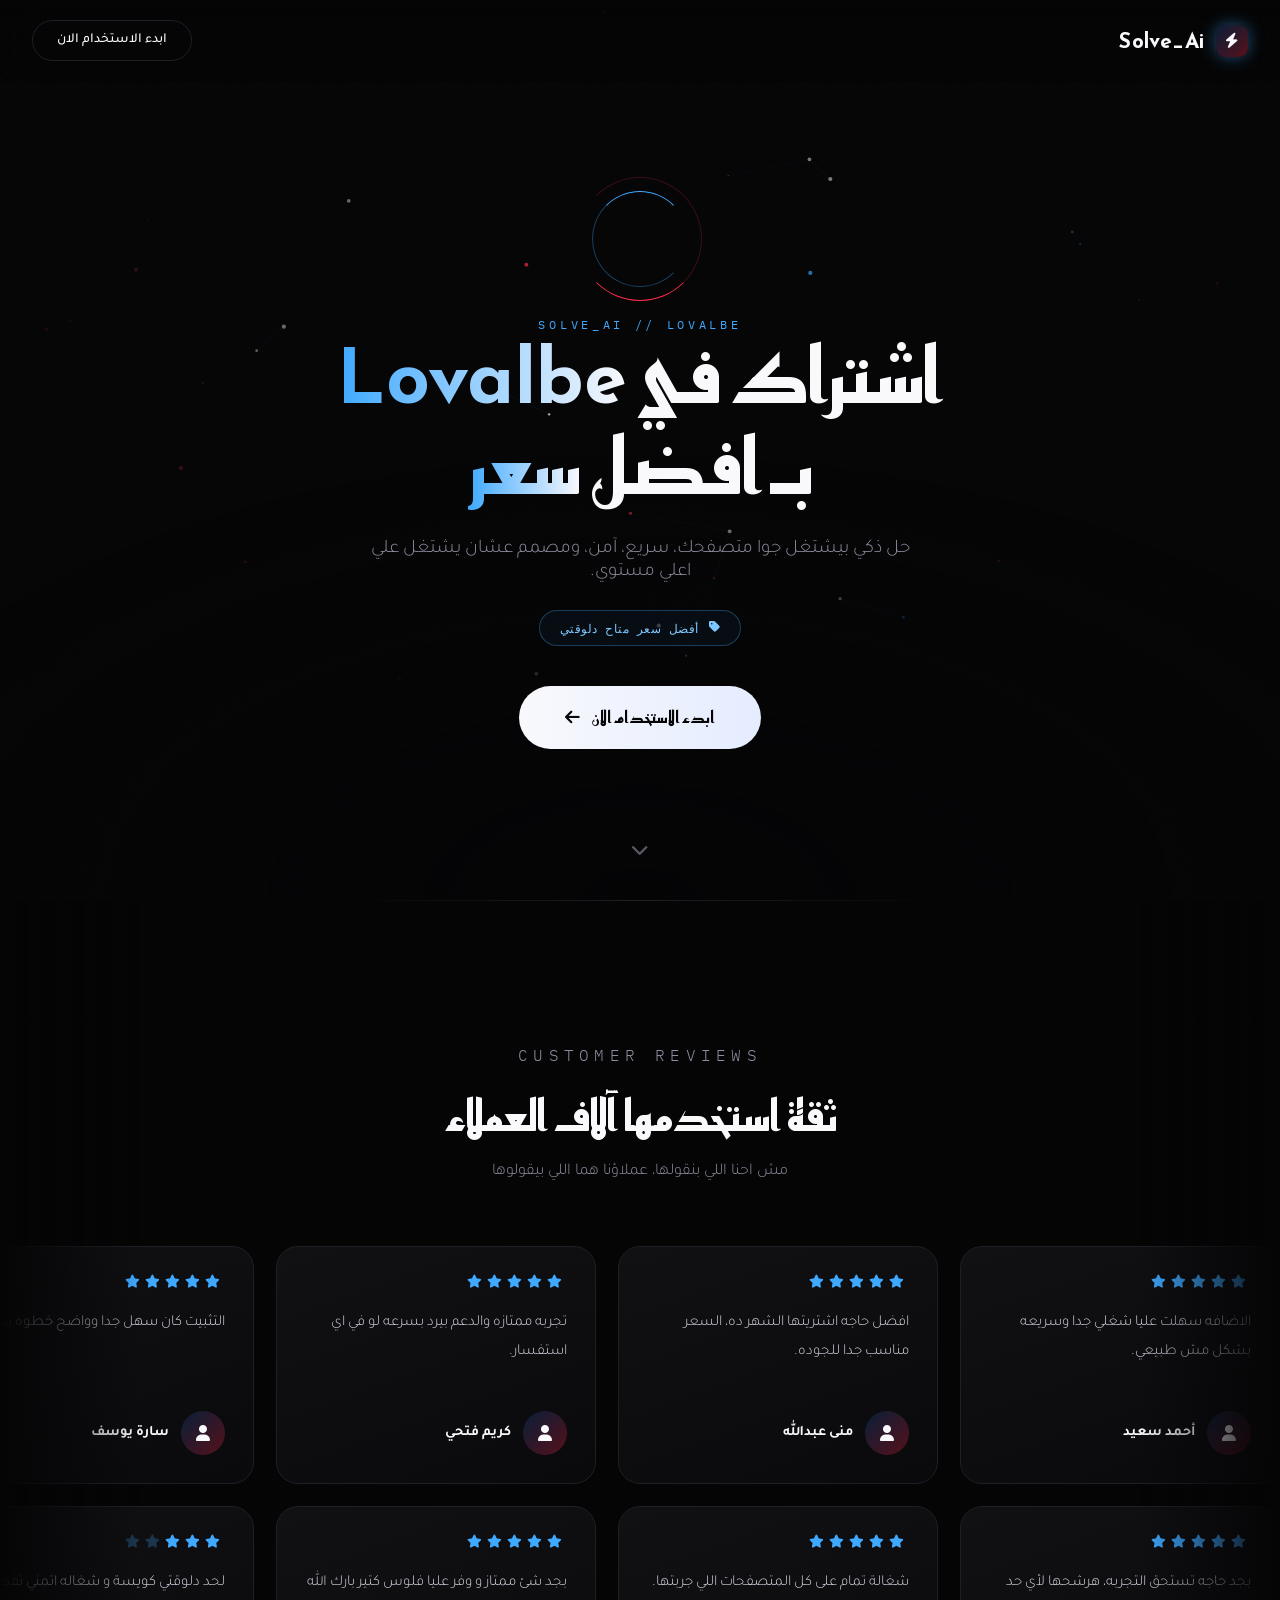
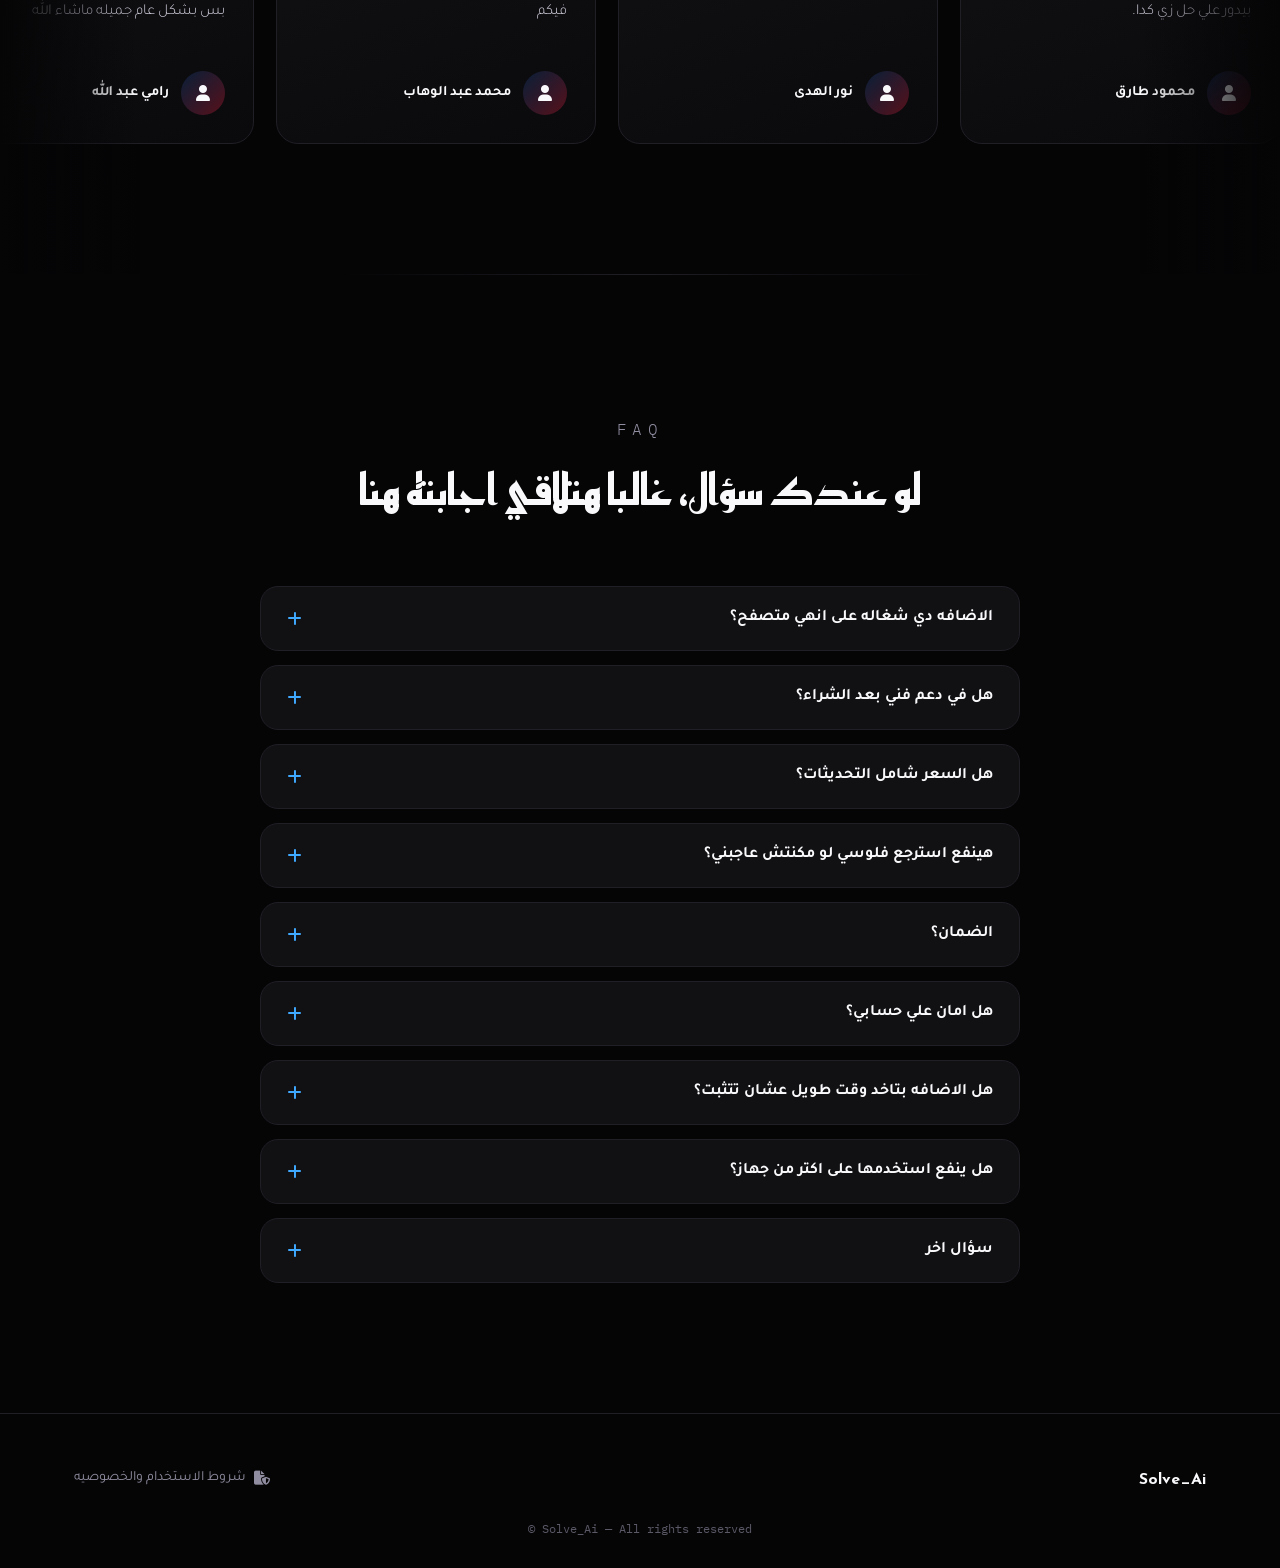
==== index.html @ 2fe1bd38 "Add files via upload" ====
<!DOCTYPE html>
<html lang="ar" dir="rtl">
<head>
<meta charset="UTF-8">
<meta name="viewport" content="width=device-width, initial-scale=1.0">
<title>Solve_Ai</title>
<link rel="stylesheet" href="https://cdnjs.cloudflare.com/ajax/libs/font-awesome/6.5.2/css/all.min.css">
<link rel="stylesheet" href="main.css">
<link rel="icon" type="image/png" href="./img/logo.png">
</head>
<body>

<div class="progress-bar" id="progress-bar"></div>

<nav class="topbar" id="topbar">
  <div class="brand">
    <img src="img/logo.png" alt="Solve_Ai" onerror="this.replaceWith(Object.assign(document.createElement('div'),{className:'brand-fallback',innerHTML:'<i class=\'fa-solid fa-bolt\'></i>'}))">
    <span>Solve_Ai</span>
  </div>
  <a href="start/start.html" class="nav-cta">ابدء الاستخدام الان</a>
</nav>

<header class="hero">
  <canvas class="hero-canvas" id="hero-canvas"></canvas>
  <div class="hero-vignette"></div>
  <div class="hero-content">
    <div class="logo-ring">
      <img class="hero-logo" src="img/logo.png" alt="Solve_Ai" onerror="this.style.display='none'">
    </div>
    <p class="eyebrow">SOLVE_AI // Lovalbe</p>
    <h1>
      <span class="word" style="animation-delay:.05s">اشتراك</span>
      <span class="word" style="animation-delay:.15s">في</span>
      <span class="word accent" style="animation-delay:.25s">Lovalbe</span><br>
      <span class="word" style="animation-delay:.4s">بـ</span>
      <span class="word" style="animation-delay:.5s">افضل</span>
      <span class="word accent" style="animation-delay:.6s">سعر</span>
    </h1>
    <p class="sub">حل ذكي بيشتغل جوا متصفحك، سريع، آمن، ومصمم عشان يشتغل علي اعلي مستوي.</p>
    <div class="price-pill"><i class="fa-solid fa-tag"></i> أفضل سعر متاح دلوقتي</div>
    <a href="start/start.html" class="cta-primary" id="cta-magnetic">ابدء الاستخدام الان <i class="fa-solid fa-arrow-left"></i></a>
  </div>
  <div class="scroll-cue"><i class="fa-solid fa-chevron-down"></i></div>
</header>

<section class="reviews" id="reviews">
  <div class="section-divider"></div>
  <div class="wrap section-head" data-reveal>
    <p class="eyebrow">CUSTOMER REVIEWS</p>
    <h2>ثقة استخدمها آلاف العملاء</h2>
    <p>مش احنا اللي بنقولها، عملاؤنا هما اللي بيقولوها</p>
  </div>
  <div class="marquee-row right" id="row-right"></div>
  <div class="marquee-row left" id="row-left"></div>
</section>

<section id="faq">
  <div class="section-divider"></div>
  <div class="wrap">
    <div class="section-head" data-reveal>
      <p class="eyebrow">FAQ</p>
      <h2>لو عندك سؤال، غالبا هتلاقي اجابته هنا</h2>
    </div>
    <div class="faq-list" id="faq-list" data-reveal="stagger"></div>
  </div>
</section>

<footer>
  <div class="wrap footer-inner">
    <div class="footer-brand">
      <img src="img/logo.png" alt="Solve_Ai" onerror="this.style.display='none'">
      <span>Solve_Ai</span>
    </div>
    <div class="footer-links">
      <a href="https://crstudio911.github.io/hhkehbkhf6347WFGHJ649iffk/" target="_blank" rel="noopener" id="terms-link"><i class="fa-solid fa-file-shield"></i> شروط الاستخدام والخصوصيه</a>
    </div>
  </div>
  <p class="footer-bottom">© Solve_Ai — All rights reserved</p>
</footer>

<script src="main.js"></script>
</body>
</html>
---- main.css ----
@import url('https://fonts.googleapis.com/css2?family=Reem+Kufi:wght@400..700&family=Tajawal:wght@300;400;500;700;800&family=IBM+Plex+Mono:wght@400;500;600&display=swap');

:root{
  --black:#050506;
  --black-deep:#0a0a0d;
  --black-sulfur:#151109;
  --black-panel:#111013;
  --red-deep:#57101a;
  --red-glow:#ff2d47;
  --blue-deep:#081f38;
  --blue-glow:#3fa9ff;
  --blue-bright:#7ec8ff;
  --white-glow:#f9f9fc;
  --line:#211f26;
  --line-soft:#1a181e;
  --text-dim:#918da0;
  --text-faint:#5c5967;
  --ease:cubic-bezier(.16,.84,.32,1);
  --ease-soft:cubic-bezier(.22,.61,.36,1);
}

*{box-sizing:border-box;margin:0;padding:0;}

html{scroll-behavior:smooth;}

::selection{background:rgba(63,169,255,.28);color:var(--white-glow);}

::-webkit-scrollbar{width:10px;}
::-webkit-scrollbar-track{background:var(--black);}
::-webkit-scrollbar-thumb{background:linear-gradient(var(--blue-deep),var(--red-deep));border-radius:10px;border:2px solid var(--black);}

body{
  background:var(--black);
  color:var(--white-glow);
  font-family:'Tajawal',sans-serif;
  direction:rtl;
  overflow-x:hidden;
  min-height:100vh;
  position:relative;
}

body::before{
  content:'';
  position:fixed;
  inset:0;
  z-index:0;
  pointer-events:none;
  opacity:.05;
  mix-blend-mode:overlay;
  background-image:url("data:image/svg+xml,%3Csvg xmlns='http://www.w3.org/2000/svg' width='90' height='90'%3E%3Cfilter id='n'%3E%3CfeTurbulence type='fractalNoise' baseFrequency='0.9' numOctaves='2' stitchTiles='stitch'/%3E%3C/filter%3E%3Crect width='100%25' height='100%25' filter='url(%23n)'/%3E%3C/svg%3E");
}

a{color:inherit;text-decoration:none;}

a:focus-visible,button:focus-visible,input:focus-visible{
  outline:2px solid var(--blue-glow);
  outline-offset:3px;
  border-radius:6px;
}

.eyebrow{
  font-family:'IBM Plex Mono',monospace;
  font-size:.72rem;
  letter-spacing:.32em;
  color:var(--blue-glow);
  text-transform:uppercase;
  direction:ltr;
  display:inline-block;
}

.wrap{
  max-width:1180px;
  margin:0 auto;
  padding:0 24px;
  position:relative;
  z-index:1;
}

[data-reveal]{
  opacity:0;
  transform:translateY(34px);
  transition:opacity .9s var(--ease-soft),transform .9s var(--ease-soft);
}

[data-reveal].in-view{
  opacity:1;
  transform:translateY(0);
}

[data-reveal="stagger"] > *{
  opacity:0;
  transform:translateY(24px);
  transition:opacity .7s var(--ease-soft),transform .7s var(--ease-soft);
}

[data-reveal="stagger"].in-view > *{
  opacity:1;
  transform:translateY(0);
}

.progress-bar{
  position:fixed;
  top:0;
  right:0;
  height:2px;
  width:0%;
  background:linear-gradient(90deg,var(--red-glow),var(--blue-glow));
  z-index:80;
  box-shadow:0 0 12px rgba(63,169,255,.6);
  transition:width .1s linear;
}

nav.topbar{
  position:fixed;
  inset-inline:0;
  top:0;
  z-index:60;
  display:flex;
  align-items:center;
  justify-content:space-between;
  padding:20px 32px;
  backdrop-filter:blur(16px);
  background:linear-gradient(to bottom,rgba(5,5,6,.82),rgba(5,5,6,0));
  transition:background .4s var(--ease),border-color .4s var(--ease);
  border-bottom:1px solid transparent;
}

.brand{
  display:flex;
  align-items:center;
  gap:12px;
  font-family:'Reem Kufi',sans-serif;
  font-weight:700;
  font-size:1.3rem;
  letter-spacing:.01em;
}

.brand img{
  height:32px;
  width:32px;
  object-fit:contain;
  filter:drop-shadow(0 0 12px rgba(63,169,255,.6));
}

.brand .brand-fallback{
  height:32px;
  width:32px;
  border-radius:9px;
  display:flex;
  align-items:center;
  justify-content:center;
  background:linear-gradient(135deg,var(--blue-deep),var(--red-deep));
  box-shadow:0 0 16px rgba(63,169,255,.45);
}

.brand .brand-fallback i{font-size:.95rem;color:var(--white-glow);}

.nav-cta{
  position:relative;
  border:1px solid var(--line);
  padding:11px 24px;
  border-radius:999px;
  font-size:.86rem;
  font-weight:500;
  overflow:hidden;
  transition:border-color .35s var(--ease),box-shadow .35s var(--ease),transform .35s var(--ease);
}

.nav-cta::before{
  content:'';
  position:absolute;
  inset:0;
  background:linear-gradient(120deg,transparent,rgba(63,169,255,.25),transparent);
  transform:translateX(-120%);
  transition:transform .7s var(--ease);
}

.nav-cta:hover{
  border-color:var(--blue-glow);
  box-shadow:0 0 26px rgba(63,169,255,.32);
  transform:translateY(-1px);
}

.nav-cta:hover::before{transform:translateX(120%);}

.hero{
  position:relative;
  min-height:100svh;
  display:flex;
  flex-direction:column;
  align-items:center;
  justify-content:center;
  text-align:center;
  padding:130px 24px 90px;
  overflow:hidden;
}

.hero-canvas{
  position:absolute;
  inset:0;
  z-index:0;
  mask-image:radial-gradient(65% 65% at 50% 38%,#000 0%,transparent 78%);
  -webkit-mask-image:radial-gradient(65% 65% at 50% 38%,#000 0%,transparent 78%);
}

.hero-vignette{
  position:absolute;
  inset:0;
  z-index:1;
  background:radial-gradient(120% 90% at 50% 100%,rgba(5,5,6,.9),transparent 55%);
  pointer-events:none;
}

.hero-content{position:relative;z-index:2;display:flex;flex-direction:column;align-items:center;}

.logo-ring{
  position:relative;
  width:96px;
  height:96px;
  margin-bottom:30px;
  display:flex;
  align-items:center;
  justify-content:center;
}

.logo-ring::before,.logo-ring::after{
  content:'';
  position:absolute;
  inset:0;
  border-radius:50%;
  border:1px solid rgba(63,169,255,.35);
}

.logo-ring::before{
  animation:ringSpin 12s linear infinite;
  border-top-color:var(--blue-glow);
  border-right-color:transparent;
}

.logo-ring::after{
  inset:-14px;
  border-color:rgba(255,45,71,.22);
  animation:ringSpin 18s linear infinite reverse;
  border-bottom-color:var(--red-glow);
  border-left-color:transparent;
}

@keyframes ringSpin{to{transform:rotate(360deg);}}

.hero-logo{
  width:46px;
  height:46px;
  object-fit:contain;
  filter:drop-shadow(0 0 20px rgba(63,169,255,.6));
  position:relative;
  z-index:2;
  animation:floatLogo 5s ease-in-out infinite;
}

@keyframes floatLogo{
  0%,100%{transform:translateY(0);}
  50%{transform:translateY(-6px);}
}

.hero h1{
  font-family:'Reem Kufi',sans-serif;
  font-weight:700;
  font-size:clamp(2.4rem,6.4vw,4.8rem);
  line-height:1.18;
  max-width:860px;
  letter-spacing:-.005em;
}

.hero h1 .word{
  display:inline-block;
  opacity:0;
  transform:translateY(28px);
  filter:blur(6px);
  animation:wordReveal .9s var(--ease-soft) forwards;
}

@keyframes wordReveal{to{opacity:1;transform:translateY(0);filter:blur(0);}}

.hero h1 .accent{
  background:linear-gradient(90deg,var(--blue-glow),var(--white-glow) 50%,var(--red-glow));
  background-size:200% auto;
  -webkit-background-clip:text;
  background-clip:text;
  color:transparent;
  animation:wordReveal .9s var(--ease-soft) forwards,shimmer 6s linear infinite 1.2s;
}

@keyframes shimmer{to{background-position:-200% center;}}

.hero p.sub{
  margin-top:24px;
  font-size:clamp(1rem,2vw,1.2rem);
  color:var(--text-dim);
  max-width:560px;
  font-weight:300;
}

.price-pill{
  margin-top:26px;
  display:inline-flex;
  align-items:center;
  gap:10px;
  padding:9px 20px;
  border-radius:999px;
  border:1px solid rgba(63,169,255,.32);
  background:rgba(63,169,255,.05);
  font-family:'IBM Plex Mono',monospace;
  font-size:.78rem;
  letter-spacing:.04em;
  color:var(--blue-bright);
  direction:rtl;
}

.cta-primary{
  position:relative;
  margin-top:40px;
  display:inline-flex;
  align-items:center;
  gap:12px;
  padding:19px 46px;
  border-radius:999px;
  font-family:'Reem Kufi',sans-serif;
  font-weight:600;
  font-size:1.05rem;
  color:var(--black);
  background:linear-gradient(90deg,var(--white-glow),#e4ecff);
  box-shadow:0 0 0 rgba(63,169,255,0);
  transition:box-shadow .5s var(--ease),transform .12s linear;
  will-change:transform;
}

.cta-primary::after{
  content:'';
  position:absolute;
  inset:-1px;
  border-radius:999px;
  padding:1px;
  background:conic-gradient(from 0deg,var(--blue-glow),var(--red-glow),var(--blue-glow));
  -webkit-mask:linear-gradient(#000 0 0) content-box,linear-gradient(#000 0 0);
  mask:linear-gradient(#000 0 0) content-box,linear-gradient(#000 0 0);
  -webkit-mask-composite:xor;
  mask-composite:exclude;
  opacity:0;
  transition:opacity .4s var(--ease);
  animation:ringSpin 4s linear infinite;
}

.cta-primary:hover{
  box-shadow:0 14px 46px rgba(63,169,255,.38),0 0 70px rgba(255,45,71,.16);
}

.cta-primary:hover::after{opacity:1;}

.cta-primary i{transition:transform .35s var(--ease);}
.cta-primary:hover i{transform:translateX(-6px);}

.scroll-cue{
  position:absolute;
  bottom:36px;
  left:50%;
  transform:translateX(-50%);
  color:var(--text-faint);
  font-size:1.1rem;
  animation:bounceCue 2.4s ease-in-out infinite;
  z-index:2;
}

@keyframes bounceCue{
  0%,100%{transform:translateX(-50%) translateY(0);opacity:.4;}
  50%{transform:translateX(-50%) translateY(9px);opacity:1;}
}

section{
  padding:130px 0;
  position:relative;
}

.section-divider{
  position:absolute;
  top:0;
  left:50%;
  transform:translateX(-50%);
  width:min(600px,80%);
  height:1px;
  background:linear-gradient(90deg,transparent,var(--line),transparent);
}

.section-head{
  text-align:center;
  margin-bottom:64px;
}

.section-head h2{
  font-family:'Reem Kufi',sans-serif;
  font-weight:700;
  font-size:clamp(1.8rem,4vw,2.7rem);
  margin-top:14px;
}

.section-head p{
  color:var(--text-dim);
  margin-top:14px;
  font-size:1.02rem;
  font-weight:300;
}

.reviews{overflow:hidden;position:relative;}

.reviews::before,.reviews::after{
  content:'';
  position:absolute;
  top:0;
  bottom:0;
  width:140px;
  z-index:3;
  pointer-events:none;
}

.reviews::before{right:0;background:linear-gradient(to left,var(--black),transparent);}
.reviews::after{left:0;background:linear-gradient(to right,var(--black),transparent);}

.marquee-row{display:flex;gap:22px;width:max-content;}
.marquee-row.right{animation:scrollRight 46s linear infinite;margin-bottom:22px;}
.marquee-row.left{animation:scrollLeft 46s linear infinite;}
.reviews:hover .marquee-row{animation-play-state:paused;}

@keyframes scrollRight{from{transform:translateX(0);}to{transform:translateX(50%);}}
@keyframes scrollLeft{from{transform:translateX(-50%);}to{transform:translateX(0);}}

.review-card{
  flex:0 0 auto;
  width:320px;
  padding:28px;
  border-radius:22px;
  background:linear-gradient(160deg,var(--black-panel),var(--black-deep));
  border:1px solid var(--line);
  position:relative;
  transition:border-color .4s var(--ease),box-shadow .4s var(--ease);
}

.review-card::before{
  content:'';
  position:absolute;
  inset:0;
  border-radius:22px;
  padding:1px;
  background:linear-gradient(160deg,rgba(63,169,255,.35),transparent 40%);
  opacity:0;
  transition:opacity .4s var(--ease);
  -webkit-mask:linear-gradient(#000 0 0) content-box,linear-gradient(#000 0 0);
  mask:linear-gradient(#000 0 0) content-box,linear-gradient(#000 0 0);
  -webkit-mask-composite:xor;
  mask-composite:exclude;
  pointer-events:none;
}

.review-card:hover{box-shadow:0 20px 50px rgba(0,0,0,.4),0 0 40px rgba(63,169,255,.1);}
.review-card:hover::before{opacity:1;}

.review-stars{color:var(--blue-glow);font-size:.82rem;letter-spacing:3px;margin-bottom:16px;}
.review-stars i{margin-inline-start:2px;}

.review-text{color:#d6d3e0;font-size:.95rem;line-height:1.9;min-height:80px;font-weight:300;}

.review-person{display:flex;align-items:center;gap:12px;margin-top:22px;}

.review-person img{width:44px;height:44px;border-radius:50%;object-fit:cover;border:1px solid var(--line);}

.review-person .avatar-fallback{
  width:44px;height:44px;border-radius:50%;
  display:flex;align-items:center;justify-content:center;
  background:linear-gradient(135deg,var(--blue-deep),var(--red-deep));
}

.review-person .avatar-fallback i{color:var(--white-glow);font-size:1rem;}
.review-person span{font-weight:700;font-size:.9rem;font-family:'Tajawal',sans-serif;}

.faq-list{max-width:760px;margin:0 auto;display:flex;flex-direction:column;gap:14px;}

.faq-item{
  border:1px solid var(--line);
  border-radius:18px;
  background:var(--black-panel);
  overflow:hidden;
  transition:border-color .4s var(--ease),box-shadow .4s var(--ease);
}

.faq-item.open{border-color:rgba(63,169,255,.4);box-shadow:0 0 30px rgba(63,169,255,.08);}

.faq-q{
  width:100%;
  display:flex;
  align-items:center;
  justify-content:space-between;
  gap:16px;
  padding:22px 26px;
  cursor:pointer;
  background:none;
  border:none;
  color:var(--white-glow);
  font-family:'Tajawal',sans-serif;
  font-weight:700;
  font-size:1rem;
  text-align:right;
}

.faq-q i{color:var(--blue-glow);transition:transform .4s var(--ease);flex:none;}
.faq-item.open .faq-q i{transform:rotate(45deg);}

.faq-a{max-height:0;overflow:hidden;transition:max-height .45s var(--ease);}
.faq-a p{padding:0 26px 22px;color:var(--text-dim);line-height:1.95;font-size:.94rem;font-weight:300;}

footer{border-top:1px solid var(--line);padding:52px 0 32px;position:relative;}

.footer-inner{display:flex;flex-wrap:wrap;align-items:center;justify-content:space-between;gap:20px;}

.footer-brand{display:flex;align-items:center;gap:10px;font-family:'Reem Kufi',sans-serif;font-weight:700;}
.footer-brand img{height:24px;width:24px;object-fit:contain;}

.footer-links{display:flex;gap:24px;flex-wrap:wrap;}

.footer-links a{
  color:var(--text-dim);
  font-size:.88rem;
  display:flex;
  align-items:center;
  gap:8px;
  transition:color .3s var(--ease);
}

.footer-links a:hover{color:var(--blue-glow);}

.footer-bottom{margin-top:30px;text-align:center;color:var(--text-faint);font-size:.78rem;font-family:'IBM Plex Mono',monospace;direction:ltr;}

@media (max-width:720px){
  .review-card{width:260px;}
  section{padding:90px 0;}
  nav.topbar{padding:16px 18px;}
}

@media (prefers-reduced-motion:reduce){
  *{animation-duration:.001s !important;animation-iteration-count:1 !important;transition-duration:.001s !important;}
  [data-reveal],[data-reveal="stagger"] > *{opacity:1;transform:none;}
}
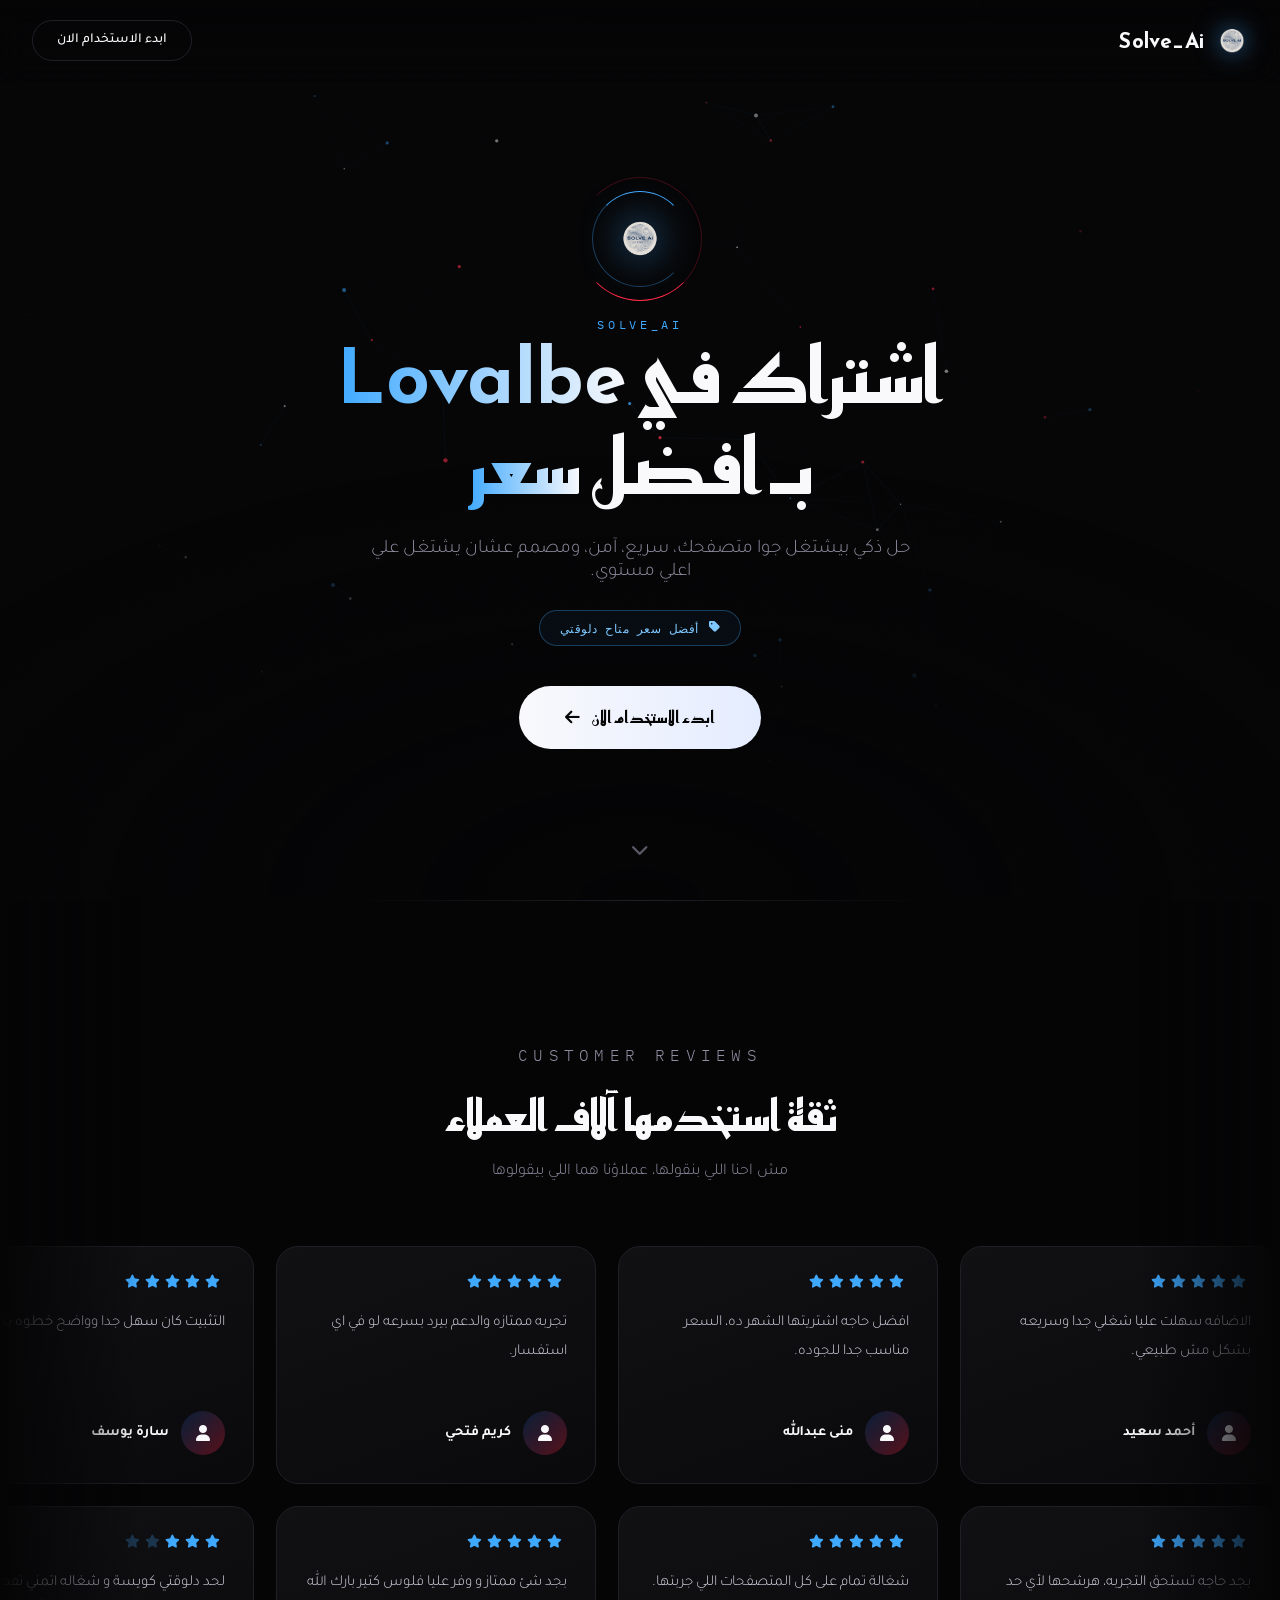
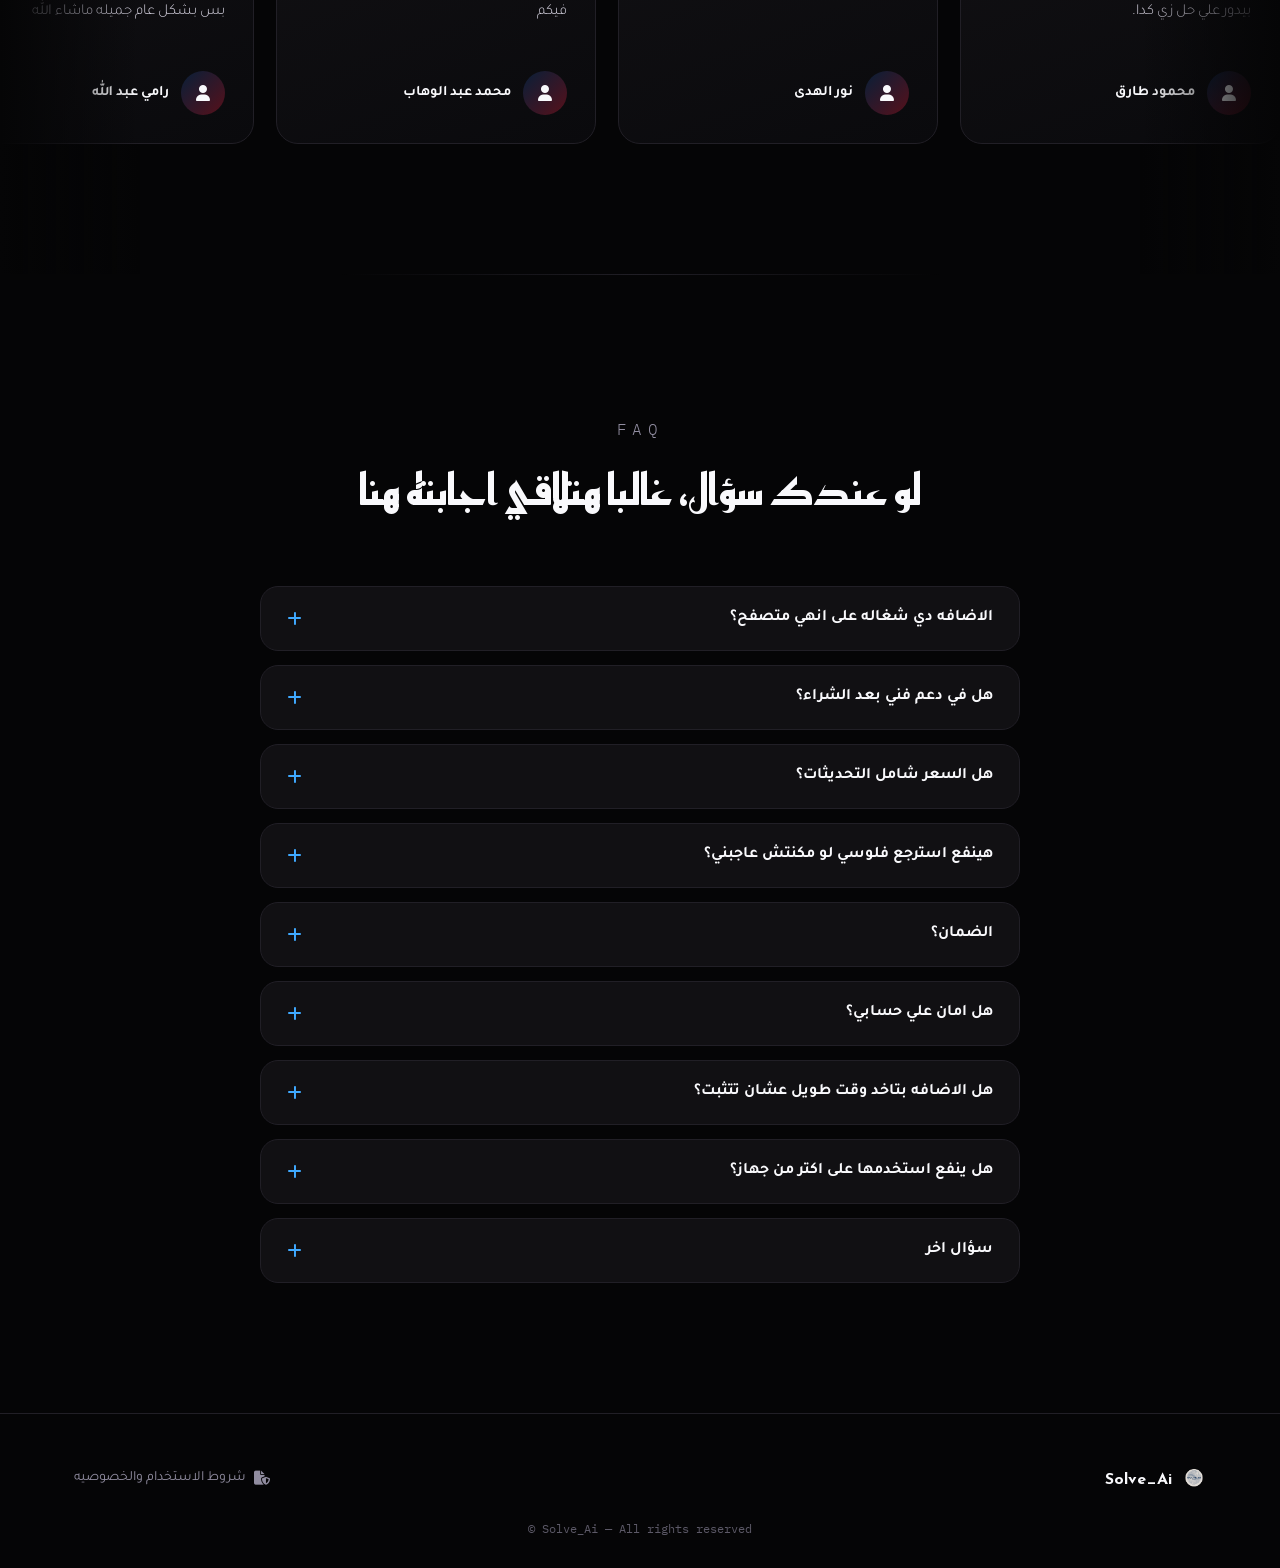
==== commit dec9dcc4: "Add files via upload" ====
--- a/index.html
+++ b/index.html
@@ -27,7 +27,7 @@
     <div class="logo-ring">
       <img class="hero-logo" src="img/logo.png" alt="Solve_Ai" onerror="this.style.display='none'">
     </div>
-    <p class="eyebrow">SOLVE_AI // Lovalbe</p>
+    <p class="eyebrow">SOLVE_AI 
     <h1>
       <span class="word" style="animation-delay:.05s">اشتراك</span>
       <span class="word" style="animation-delay:.15s">في</span>
